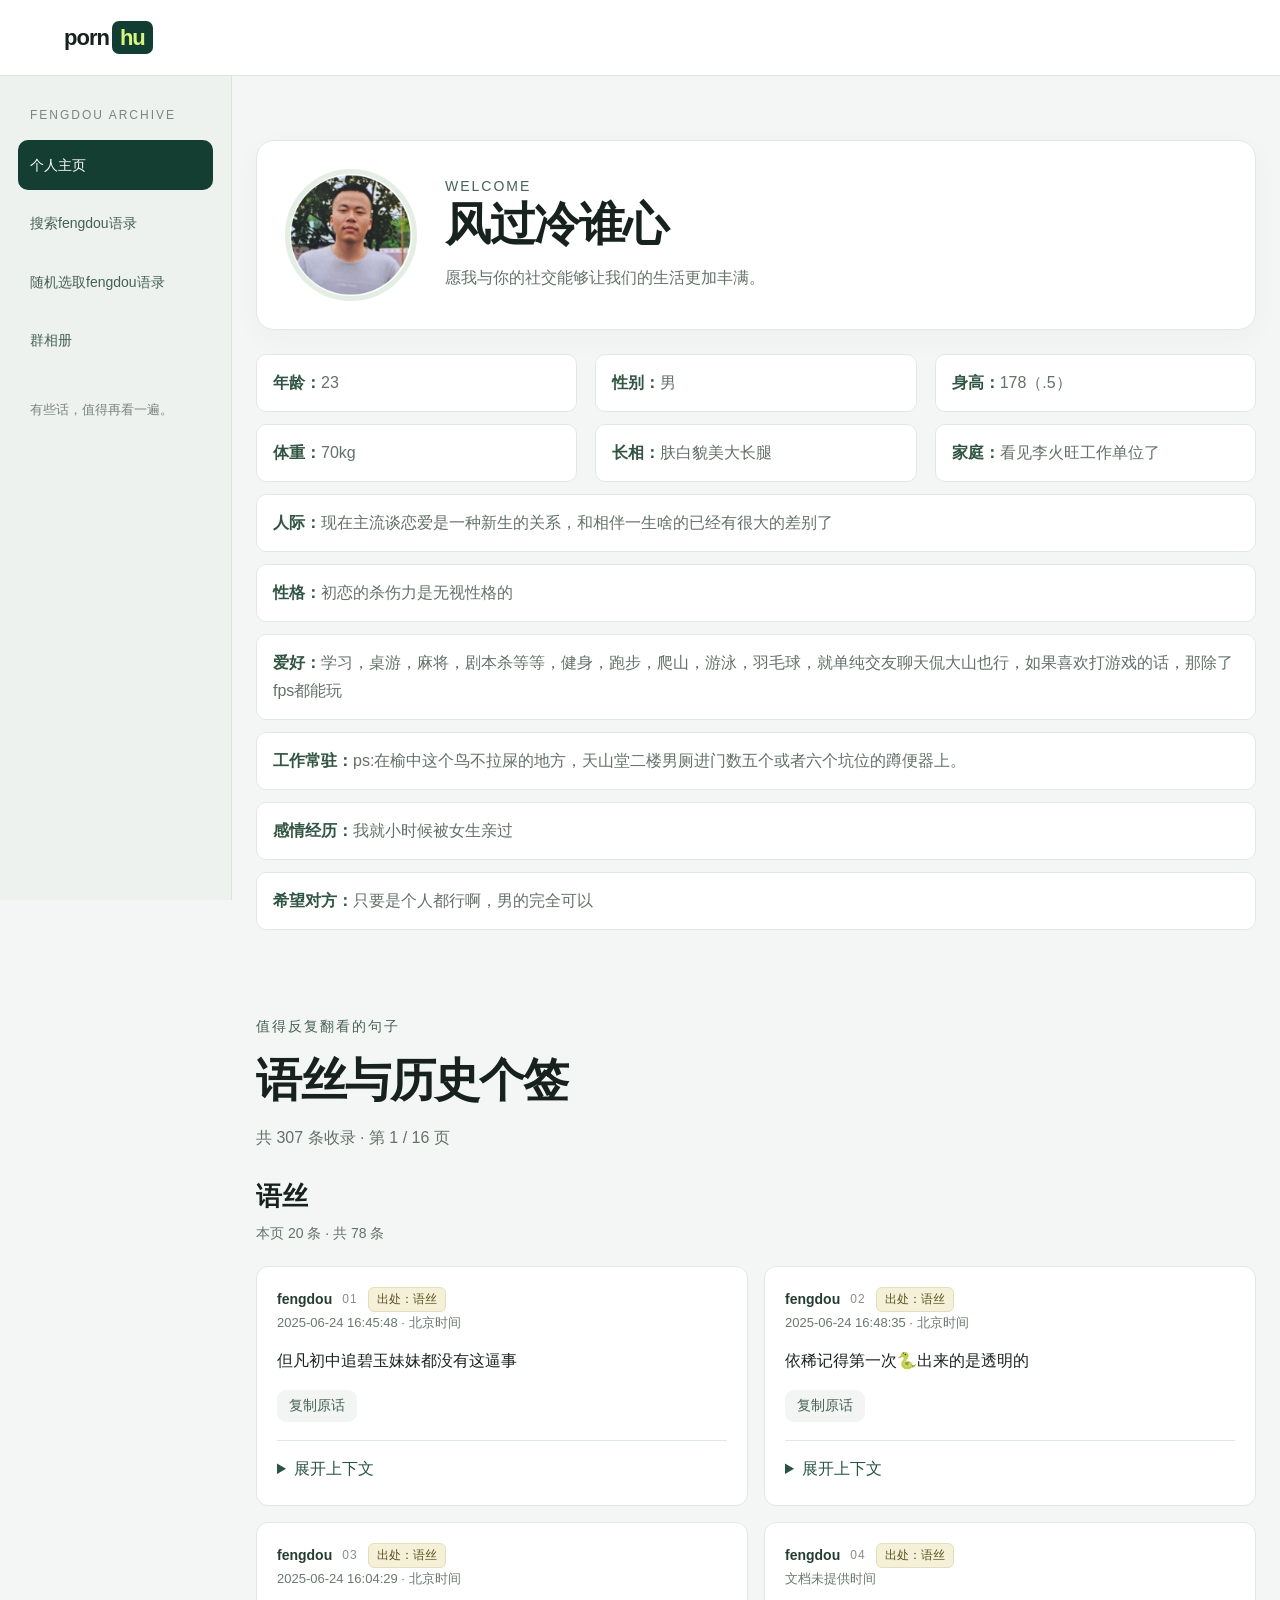
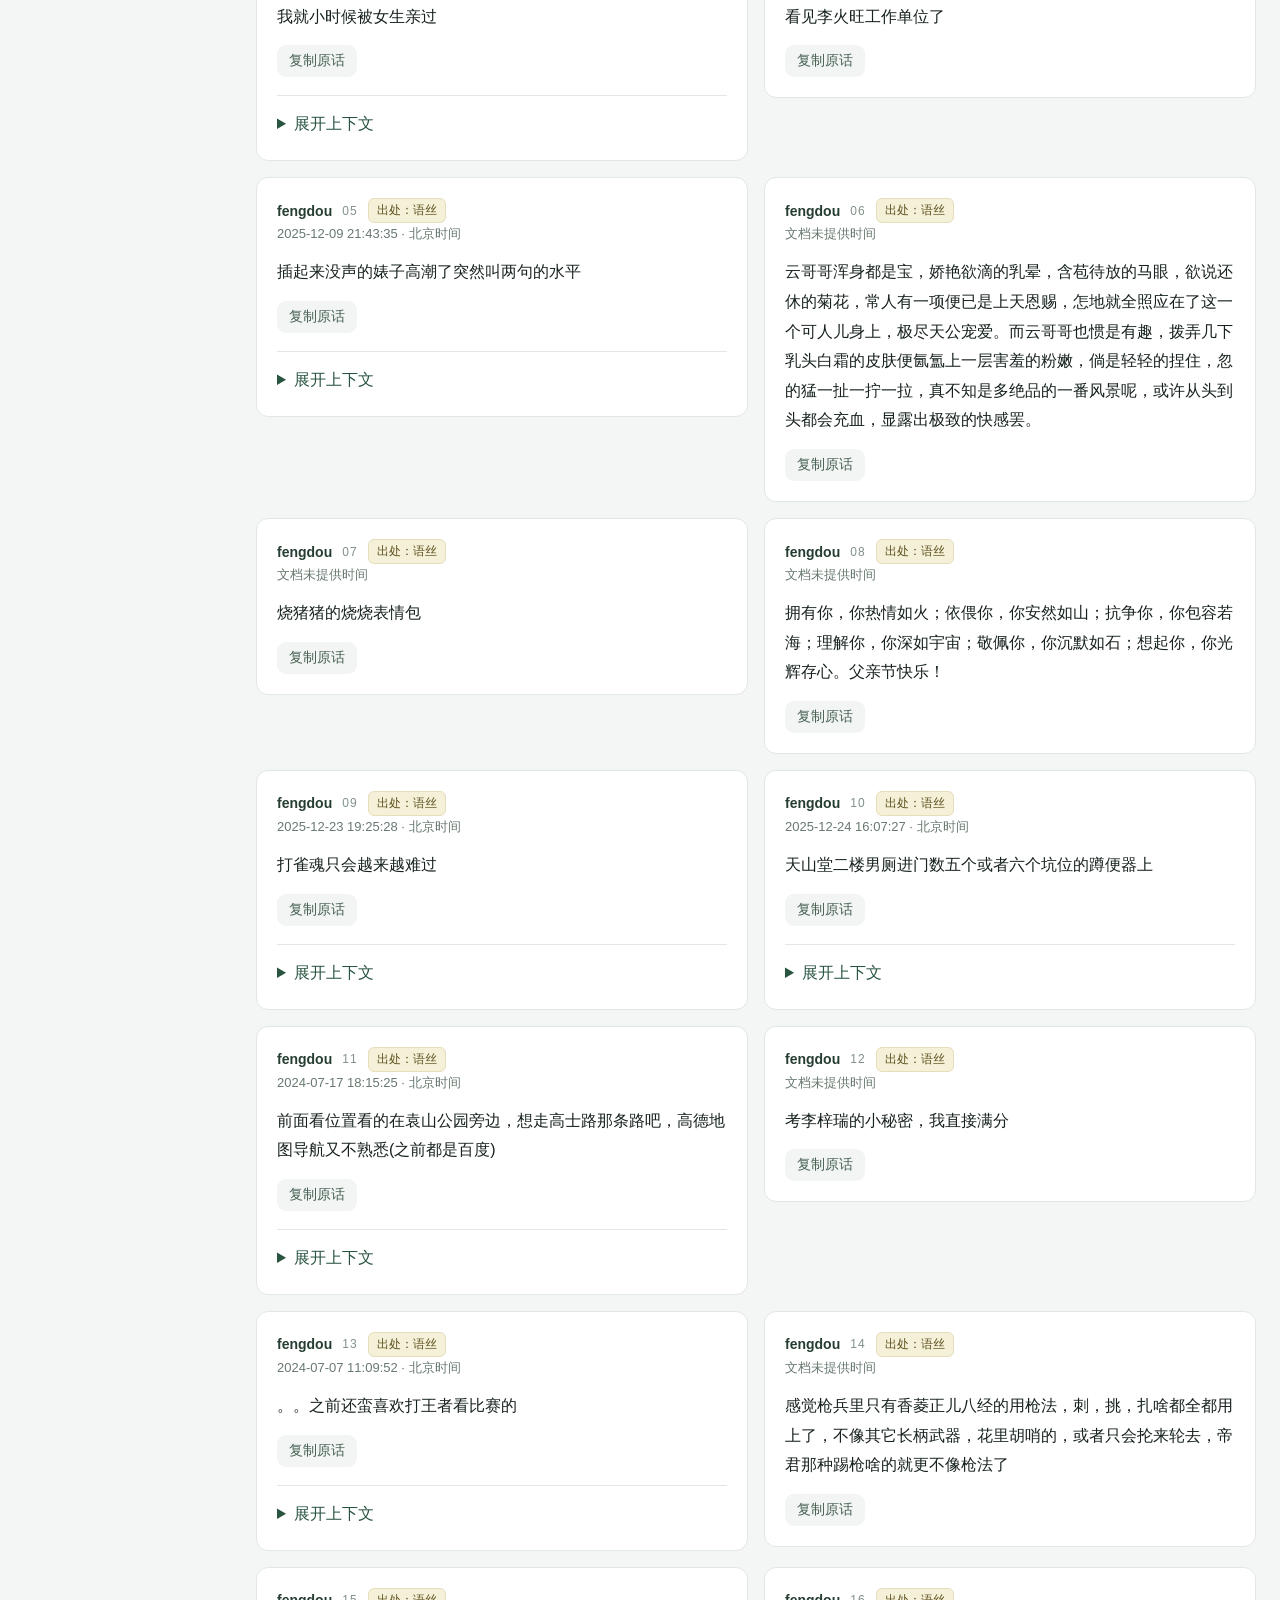
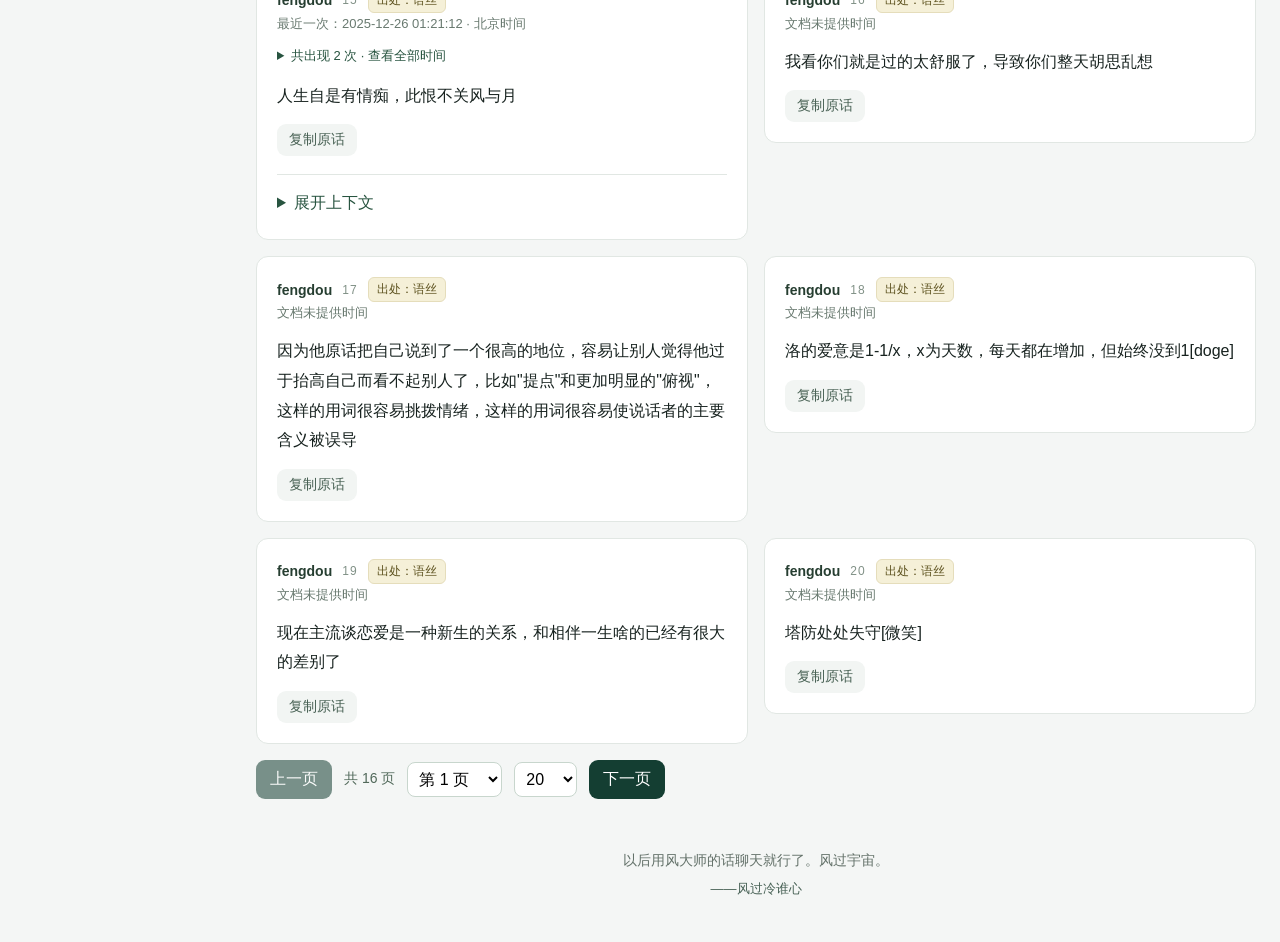
==== index.html @ aaadde71 "Initial commit" ====
<!doctype html>
<html lang="zh-CN">
<meta charset="utf-8">
<meta name="viewport" content="width=device-width, initial-scale=1">
<link rel="icon" type="image/png" sizes="32x32" href="favicon.png">
<title>个人主页 · fengdou 语录</title>
<style>
:root{font-family:Inter,-apple-system,BlinkMacSystemFont,"PingFang SC",sans-serif;color:#17221f;background:#f4f6f5;font-size:16px}*{box-sizing:border-box}body{margin:0}header{height:76px;border-bottom:1px solid #dce2de;display:flex;align-items:center;justify-content:space-between;padding:0 5vw;background:white;position:sticky;top:0;z-index:5}.brand{font-weight:800;font-size:22px;letter-spacing:-1px;text-decoration:none;color:inherit}.brand span{background:#123d32;color:#d5f580;padding:4px 8px;border-radius:7px;margin-left:3px}.settings{background:transparent;color:#244638;border:1px solid #d1ddd4;padding:9px 14px;font-size:14px}button{cursor:pointer;font:inherit;border:0;border-radius:9px;padding:12px 22px;background:#143e32;color:white}button:disabled{opacity:.55;cursor:wait}main{max-width:960px;margin:54px auto;padding:0 24px}.eyebrow{color:#476155;font-size:14px;letter-spacing:2px}h1{font-size:clamp(30px,5vw,46px);letter-spacing:-1.5px;margin:16px 0}p{line-height:1.7;color:#637169}.search{display:flex;padding:8px;background:white;border:1px solid #a9beb1;border-radius:14px;box-shadow:0 6px 24px #123d3208;gap:8px;margin-top:28px}.search input{flex:1;min-width:0;border:0;background:transparent;padding:12px;font-size:17px;color:#17221f}.search input:focus{outline:0}.search:focus-within{outline:2px solid #236d51;outline-offset:3px}.toolbar{display:flex;align-items:center;gap:12px;flex-wrap:wrap;margin:18px 0}.toolbar select{font:inherit;background:white;border:1px solid #c8d6cd;border-radius:8px;padding:8px;color:#294739}.toolbar small{color:#65746b;font-size:14px}.examples{display:flex;gap:10px;flex-wrap:wrap;margin:18px 0 32px}.examples button{background:#e7ede9;color:#3f594a;padding:8px 12px;font-size:14px}.results-head{display:flex;justify-content:space-between;gap:16px;padding:20px 0;border-top:1px solid #d7e0d9;font-size:14px;color:#657269}.card{background:white;border:1px solid #e1e7e3;border-radius:12px;padding:24px;margin:12px 0}.meta{display:flex;align-items:center;gap:10px;flex-wrap:wrap;color:#66776d;font-size:14px}.avatar{display:grid;place-items:center;width:34px;height:34px;background:#e5eddf;color:#39522b;border-radius:50%;font-weight:bold}.meta strong{color:#263e31}.quote{white-space:pre-wrap;overflow-wrap:anywhere;line-height:1.85;margin:18px 0 14px}.copy{color:#486154;background:#f2f5f3;padding:7px 12px;font-size:14px}.source{font-size:12px;color:#5c511e;background:#f5f0d8;border:1px solid #e5ddbb;border-radius:6px;padding:3px 8px}.timestamp,.context-note{font-size:13px;color:#68796f;line-height:1.7}.history{margin-top:8px}.history summary,.context>summary{cursor:pointer;color:#285440;line-height:2}.history ul{max-height:220px;overflow:auto;padding-left:22px;line-height:1.9}.context{margin-top:18px;border-top:1px solid #e1e7e3;padding-top:12px}.context-list{max-height:520px;overflow:auto;margin-top:12px}.context-message{padding:14px;border-left:3px solid transparent;background:#f6f8f6;margin:6px 0;border-radius:6px}.context-message.focus{border-left-color:#245b3e;background:#e8f2e9}.context-meta{font-size:13px;color:#536a5b;display:flex;gap:10px;flex-wrap:wrap}.context-body{white-space:pre-wrap;overflow-wrap:anywhere;line-height:1.75;margin-top:8px}.empty{padding:52px 20px;text-align:center;border:1px dashed #bdccc2;border-radius:12px;color:#65756b;line-height:1.8}.error{color:#a3372d}.pagination{display:flex;align-items:center;gap:12px;flex-wrap:wrap;margin:16px 0}.pagination[hidden]{display:none}.pagination button{padding:9px 14px}.pagination span{font-size:14px;color:#51695a}.pagination select{font:inherit;padding:7px;border:1px solid #c8d6cd;border-radius:8px;background:white}.sidebar{position:fixed;top:76px;bottom:0;left:0;width:232px;padding:32px 18px;background:#edf2ee;border-right:1px solid #dce2de}.sidebar-title{font-size:12px;letter-spacing:2px;color:#79877d;padding:0 12px;margin-bottom:18px}.sidebar a{display:block;padding:14px 12px;border-radius:10px;color:#456052;text-decoration:none;font-size:14px;line-height:1.6;margin-bottom:8px}.sidebar a[aria-current=page]{background:#143e32;color:white}.sidebar small{display:block;margin-top:32px;padding:0 12px;line-height:1.8;color:#7a867f}.workspace{margin-left:232px}.collection-links{display:flex;gap:12px;flex-wrap:wrap;margin:26px 0}.collection-links a{color:#285440;background:#e7ede9;padding:10px 16px;border-radius:9px;text-decoration:none}.collection-section{margin:44px 0}.collection-section h2{font-size:26px;font-weight:650;margin:0 0 8px}.collection-section>p{font-size:14px;margin:0 0 20px}.collection-grid{display:grid;grid-template-columns:repeat(2,minmax(0,1fr));gap:14px;align-items:start}.collection-grid .card{margin:0;padding:20px}.collection-grid .quote{margin-top:12px;font-size:16px}.collection-number{font-size:12px;letter-spacing:1px;color:#819187}.collection-grid .avatar{display:none}.album-main{max-width:none;margin:54px 4vw 54px calc(232px + 4vw);padding:0}.album-grid{display:grid;grid-template-columns:repeat(auto-fill,minmax(200px,1fr));gap:16px}.album-tile{padding:0;overflow:hidden;background:white;color:#244638;border:1px solid #dae3dc;border-radius:12px;text-align:left}.album-tile img,.album-tile video{display:block;width:100%;height:210px;object-fit:cover;background:#e6ebe7}.album-caption{display:block;padding:12px;font-size:14px;overflow-wrap:anywhere}.album-dialog{width:min(1120px,96vw);padding:20px}.album-dialog h2{font-size:20px}#album-stage{display:flex;justify-content:center;align-items:center;min-height:180px;margin:18px 0;background:#10271f;border-radius:8px}#album-stage img,#album-stage video{display:block;max-width:100%;max-height:70vh;object-fit:contain}.album-controls{display:flex;align-items:center;justify-content:center;gap:14px;flex-wrap:wrap}.album-controls a{color:#285440}.notice{background:#e8efe6;border-radius:10px;padding:12px 16px;color:#3d563d;font-size:14px;line-height:1.7;margin-bottom:24px}.dialog{width:min(540px,calc(100% - 32px));max-height:90vh;overflow:auto;border:1px solid #c6d5cb;border-radius:18px;padding:30px;color:#17221f;box-shadow:0 24px 100px #0003}.dialog::backdrop{background:#14281fcc;backdrop-filter:blur(4px)}.dialog h2{margin:0;font-size:24px}.dialog-head{display:flex;align-items:center;justify-content:space-between;gap:12px}.close{background:#edf2ee;color:#365344;padding:6px 12px}.dialog label{display:block;margin:20px 0 8px;font-size:14px;font-weight:600}.dialog input,.dialog select{width:100%;border:1px solid #bfcec5;background:#f8faf8;border-radius:8px;padding:12px;font-size:16px}.actions{display:flex;gap:10px;flex-wrap:wrap;margin-top:20px}.secondary{background:#e8eeea;color:#2b4a37}.hint{font-size:13px;line-height:1.7;color:#617167}.dialog-status{font-size:14px;min-height:22px;line-height:1.6;margin-top:16px}@media(max-width:1050px){.sidebar{width:200px}.workspace{margin-left:200px}.collection-grid{grid-template-columns:1fr}.album-main{margin-left:calc(200px + 4vw)}}@media(max-width:760px){header{padding:0 24px}.sidebar{position:static;width:auto;display:flex;gap:8px;padding:12px 18px;border-right:0;border-bottom:1px solid #dce2de}.sidebar-title,.sidebar small{display:none}.sidebar nav{display:flex;gap:8px;width:100%;flex-wrap:wrap}.sidebar a{flex:1;min-width:100px;margin:0;padding:10px;text-align:center}.workspace{margin-left:0}main{margin-top:32px}.collection-grid{grid-template-columns:1fr}.album-main{margin:32px 20px}.album-grid{grid-template-columns:repeat(2,minmax(0,1fr));gap:10px}.album-tile img,.album-tile video{height:170px}}[hidden]{display:none!important}
 .search-actions{display:flex;justify-content:flex-end;margin-bottom:12px}.site-footer{padding:34px 24px 42px;text-align:center;color:#637169;line-height:1.8}.site-footer p{margin:0;font-size:14px}.site-footer cite{display:block;margin-top:4px;color:#476155;font-size:13px;font-style:normal}
.profile-main{max-width:1040px}.profile-hero{display:flex;align-items:center;gap:28px;padding:28px;background:white;border:1px solid #dfe8e1;border-radius:18px;box-shadow:0 8px 30px #123d3208}.profile-avatar{width:132px;height:132px;object-fit:cover;border-radius:50%;border:5px solid #e4eee5;flex:none}.profile-hero h1{margin:0 0 8px}.profile-hero p{margin:0}.profile-intro{display:grid;grid-template-columns:repeat(2,minmax(0,1fr));gap:12px 18px;margin:24px 0}.profile-item{margin:0;padding:14px 16px;background:white;border:1px solid #e1e8e2;border-radius:10px;line-height:1.75}.profile-item strong{color:#315542}.profile-item.wide{grid-column:1/-1}.home-quotes{margin-top:42px}.home-quotes-head{display:flex;align-items:center;justify-content:space-between;gap:16px;flex-wrap:wrap}.home-quotes-head h2{margin:0;font-size:26px}.home-quotes-grid{display:grid;grid-template-columns:repeat(2,minmax(0,1fr));gap:14px;margin-top:16px}.home-quotes-grid .card{margin:0;padding:20px}.home-quotes-grid .quote{margin-top:12px;font-size:16px}@media(max-width:760px){.profile-hero{align-items:flex-start;flex-direction:column}.profile-avatar{width:104px;height:104px}.profile-intro,.home-quotes-grid{grid-template-columns:1fr}.profile-item.wide{grid-column:auto}}
.profile-main{max-width:1040px;margin:54px 4vw 54px calc(232px + 4vw)}
@media(max-width:760px){.profile-main{margin:32px 20px}}
.home-quotes{display:none}.profile-main{padding:0 24px}.home-collections-view{margin-top:24px}.home-collections-view h2{margin-top:0}.random-main{max-width:1040px}.random-quotes-grid{display:grid;grid-template-columns:repeat(2,minmax(0,1fr));gap:14px;margin-top:16px}.random-quotes-grid .card{margin:0;padding:20px}.random-quotes-grid .quote{margin-top:12px;font-size:16px}.random-actions{display:flex;justify-content:flex-end;margin:22px 0 8px}@media(max-width:760px){.random-quotes-grid{grid-template-columns:1fr}}
/* Shared page layout: every view uses the same content column and footer. */
.workspace{min-height:calc(100vh - 76px);display:flex;flex-direction:column}
.workspace>main{width:min(calc(100% - 48px),1440px);max-width:none;margin:clamp(32px,5vw,68px) auto;padding:0;position:relative}
.workspace>#home-collections{width:min(calc(100% - 48px),1440px);max-width:none;margin:0 auto;padding:0;position:relative}
.workspace>main[hidden]{display:none}
.workspace>.site-footer{width:100%;margin-top:auto}
.search-actions{position:absolute;top:0;right:0;margin:0;z-index:1}
.page-intro{margin-bottom:28px}
.page-intro .eyebrow{margin:0 0 14px}
.page-intro h1{margin:0}
.page-intro>p{margin:12px 0 0;max-width:62ch}
#results,.collection-grid,.random-quotes-grid{display:grid;grid-template-columns:repeat(auto-fit,minmax(min(100%,360px),1fr));gap:16px;align-items:start}
#results>.card,.collection-grid>.card,.random-quotes-grid>.card{margin:0}
.collection-section{margin:40px 0 0}
.collection-section:first-child{margin-top:0}
.collection-section h2{margin:0 0 8px}
.album-grid{grid-template-columns:repeat(auto-fit,minmax(min(100%,240px),1fr))}
.album-main{max-width:none;margin-left:auto;margin-right:auto}
.profile-main{max-width:none}
.profile-intro{grid-template-columns:repeat(auto-fit,minmax(min(100%,300px),1fr))}
.profile-item.wide{grid-column:1/-1}
.home-collections-view{margin-top:0}
.random-main{max-width:none}
.random-actions{justify-content:flex-end}
@media(min-width:1800px){#results,.collection-grid,.random-quotes-grid{grid-template-columns:repeat(4,minmax(0,1fr))}}
@media(max-width:760px){
  .workspace>main{width:calc(100% - 40px);margin-top:32px;margin-bottom:32px}
  .workspace>#home-collections{width:calc(100% - 40px);margin-top:0;margin-bottom:32px}
  .search-actions{position:absolute;top:0;right:0;margin:0}
  .search-actions button{width:auto}
  .sidebar nav{display:grid;grid-template-columns:repeat(2,minmax(0,1fr));gap:8px}
  .sidebar a{min-width:0;margin:0}
  .page-intro{margin-bottom:24px}
  .page-intro h1{font-size:clamp(30px,10vw,42px)}
  .profile-intro{grid-template-columns:1fr}
  .profile-item.wide{grid-column:auto}
  .album-grid{grid-template-columns:repeat(2,minmax(0,1fr));gap:10px}
  .album-tile img,.album-tile video{height:170px}
}
</style>
<header><a class="brand" href="/" aria-label="返回首页">porn<span>hu</span></a></header>
<aside class="sidebar"><div class="sidebar-title">FENGDOU ARCHIVE</div><nav aria-label="页面导航"><a href="/" id="nav-home">个人主页</a><a href="#search" id="nav-search">搜索fengdou语录</a><a href="#random" id="nav-random">随机选取fengdou语录</a><a href="#album" id="nav-album">群相册</a></nav><small>有些话，值得再看一遍。</small></aside>
 <div class="workspace"><main id="home-view" class="profile-main"><div class="profile-hero"><img class="profile-avatar" src="avatar.png" alt="个人头像"><div><div class="eyebrow">WELCOME</div><h1>风过冷谁心</h1><p>愿我与你的社交能够让我们的生活更加丰满。</p></div></div><section class="profile-intro" aria-label="自我介绍"><p class="profile-item"><strong>年龄：</strong>23</p><p class="profile-item"><strong>性别：</strong>男</p><p class="profile-item"><strong>身高：</strong>178（.5）</p><p class="profile-item"><strong>体重：</strong>70kg</p><p class="profile-item"><strong>长相：</strong>肤白貌美大长腿</p><p class="profile-item"><strong>家庭：</strong>看见李火旺工作单位了</p><p class="profile-item wide"><strong>人际：</strong>现在主流谈恋爱是一种新生的关系，和相伴一生啥的已经有很大的差别了</p><p class="profile-item wide"><strong>性格：</strong>初恋的杀伤力是无视性格的</p><p class="profile-item wide"><strong>爱好：</strong>学习，桌游，麻将，剧本杀等等，健身，跑步，爬山，游泳，羽毛球，就单纯交友聊天侃大山也行，如果喜欢打游戏的话，那除了fps都能玩</p><p class="profile-item wide"><strong>工作常驻：</strong>ps:在榆中这个鸟不拉屎的地方，天山堂二楼男厕进门数五个或者六个坑位的蹲便器上。</p><p class="profile-item wide"><strong>感情经历：</strong>我就小时候被女生亲过</p><p class="profile-item wide"><strong>希望对方：</strong>只要是个人都行啊，男的完全可以</p></section></main><main id="search-view" hidden><div class="search-actions"><button class="settings" id="settings" type="button">API 设置</button></div><div class="page-intro"><div class="eyebrow">那些说过的话，都有迹可循</div><h1>搜索 fengdou 历史发言</h1><p>记不住原话？说说你想找的话题。</p></div><form class="search" id="form"><input id="query" aria-label="想找的发言" maxlength="300" required autocomplete="off"><button id="submit">搜索发言</button></form><div class="toolbar"><label for="mode">搜索方式</label><select id="mode"><option value="keyword">关键词搜索</option><option value="semantic">按意思搜索</option></select><label for="sort-order">排序</label><select id="sort-order"><option value="abstract">抽象优先</option><option value="relevance">相关度优先</option></select><small id="mode-hint">在浏览器中匹配字词</small></div><div class="examples"><button type="button">抽象发言</button><button type="button">关于爱情</button><button type="button">很有道理但没用</button></div><p class="notice" id="notice">关键词搜索无需配置；按意思搜索需要配置 API Base URL、API Key 和模型。</p><div class="results-head"><span id="status">正在读取语料…</span><span id="count"></span></div><div id="results"></div><div class="pagination" hidden><button class="prev">上一页</button><span class="page-info"></span><select class="page-select" aria-label="选择页码"></select><select class="page-size" aria-label="每页数量"><option>20</option><option>50</option><option>100</option></select><button class="next">下一页</button></div></main><main id="collection-view" hidden><div class="page-intro"><div class="eyebrow">值得反复翻看的句子</div><h1>语丝与历史个签</h1><p id="collection-status">正在读取精选语录…</p></div><div class="collection-links" id="collection-links"></div><div id="collection-content"></div></main><main id="album-view" class="album-main" hidden><div class="page-intro"><div class="eyebrow">群里的那些瞬间</div><h1>群相册</h1><p>照片与视频，按原文件夹分组。点击图片看大图，点击视频打开播放器。</p></div><div class="toolbar"><label for="album-group">相册分组</label><select id="album-group"><option value="">全部相册</option></select></div><p id="album-status">正在读取群相册…</p><div id="album-grid" class="album-grid"></div></main><footer class="site-footer" aria-label="寄语" hidden><p>以后用风大师的话聊天就行了。风过宇宙。</p><cite>——风过冷谁心</cite></footer></div>
<dialog id="album-dialog" class="dialog album-dialog"><div class="dialog-head"><h2 id="album-title">群相册</h2><button class="close" id="album-close" type="button">×</button></div><div id="album-stage"></div><div class="album-controls"><button id="album-prev" type="button">上一张</button><span id="album-position"></span><button id="album-next" type="button">下一张</button><a id="album-original" target="_blank" rel="noopener">打开原文件</a></div></dialog>
<dialog id="config-dialog" class="dialog"><form id="config-form"><div class="dialog-head"><h2>API 设置</h2><button class="close" type="button" id="close-settings">&#215;</button></div><p class="hint">默认使用网站的 Serverless API。点击“编辑自定义 API”后填写 Base URL 和 API Key 会切换到自定义 API；自定义模式下可使用“使用默认配置”恢复默认。</p><div id="custom-api-fields" hidden><label for="api-base">API Base URL</label><input id="api-base" type="url" placeholder="https://example.com/v1"><label for="api-key">API Key</label><input id="api-key" type="password" placeholder="sk-..." autocomplete="off"></div><label for="model">聊天模型</label><select id="model" aria-label="选择聊天模型"><option value="">请先读取模型列表</option></select><div class="hint">点击“读取模型”后从下拉框选择模型。</div><div class="actions"><button type="button" class="secondary" id="load-models">读取模型</button><button type="button" class="secondary" id="test">测试连接</button><button type="button" class="secondary" id="edit-custom">编辑自定义 API</button><button type="button" class="secondary" id="use-default" hidden>使用默认配置</button><button id="save">保存配置</button></div><div id="config-status" class="dialog-status" role="status" aria-live="polite"></div></form></dialog>
<script defer src="app.js?v=20260919-pages-api-settings"></script><script defer src="album.js"></script>
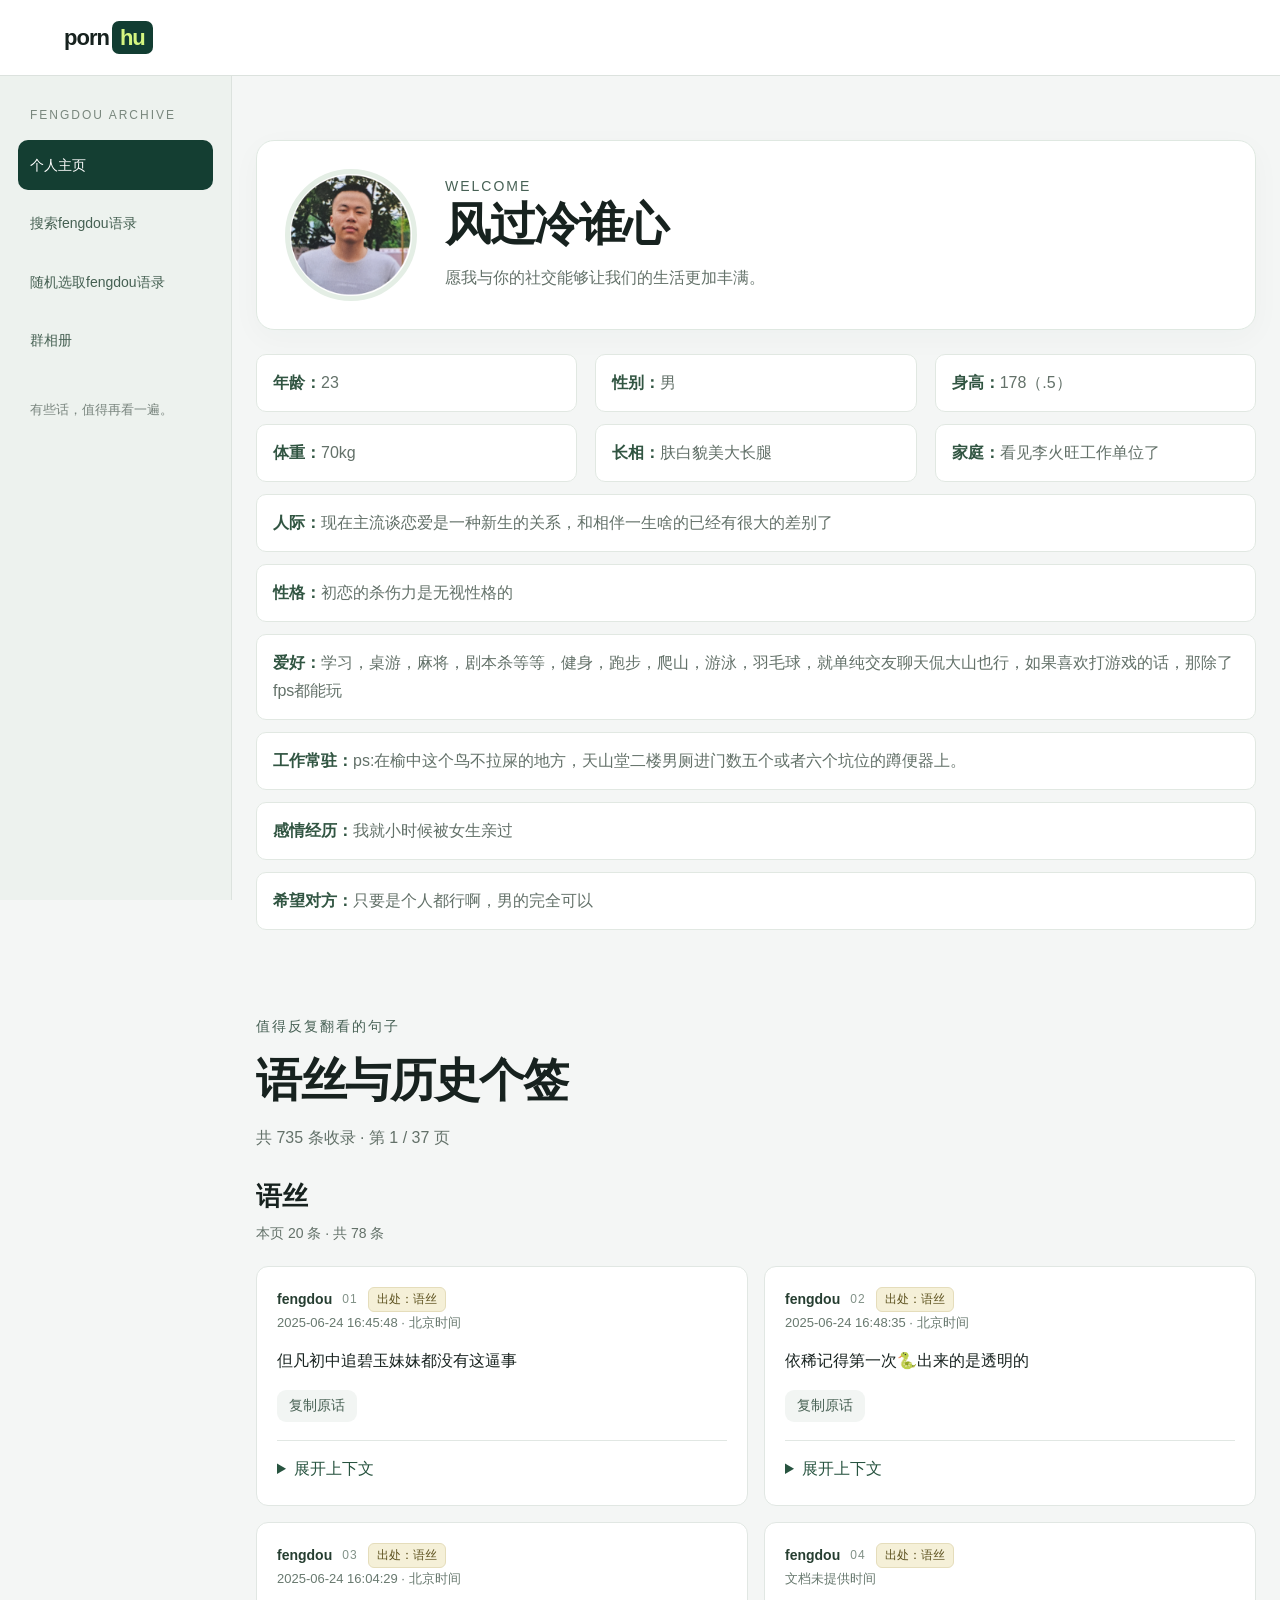
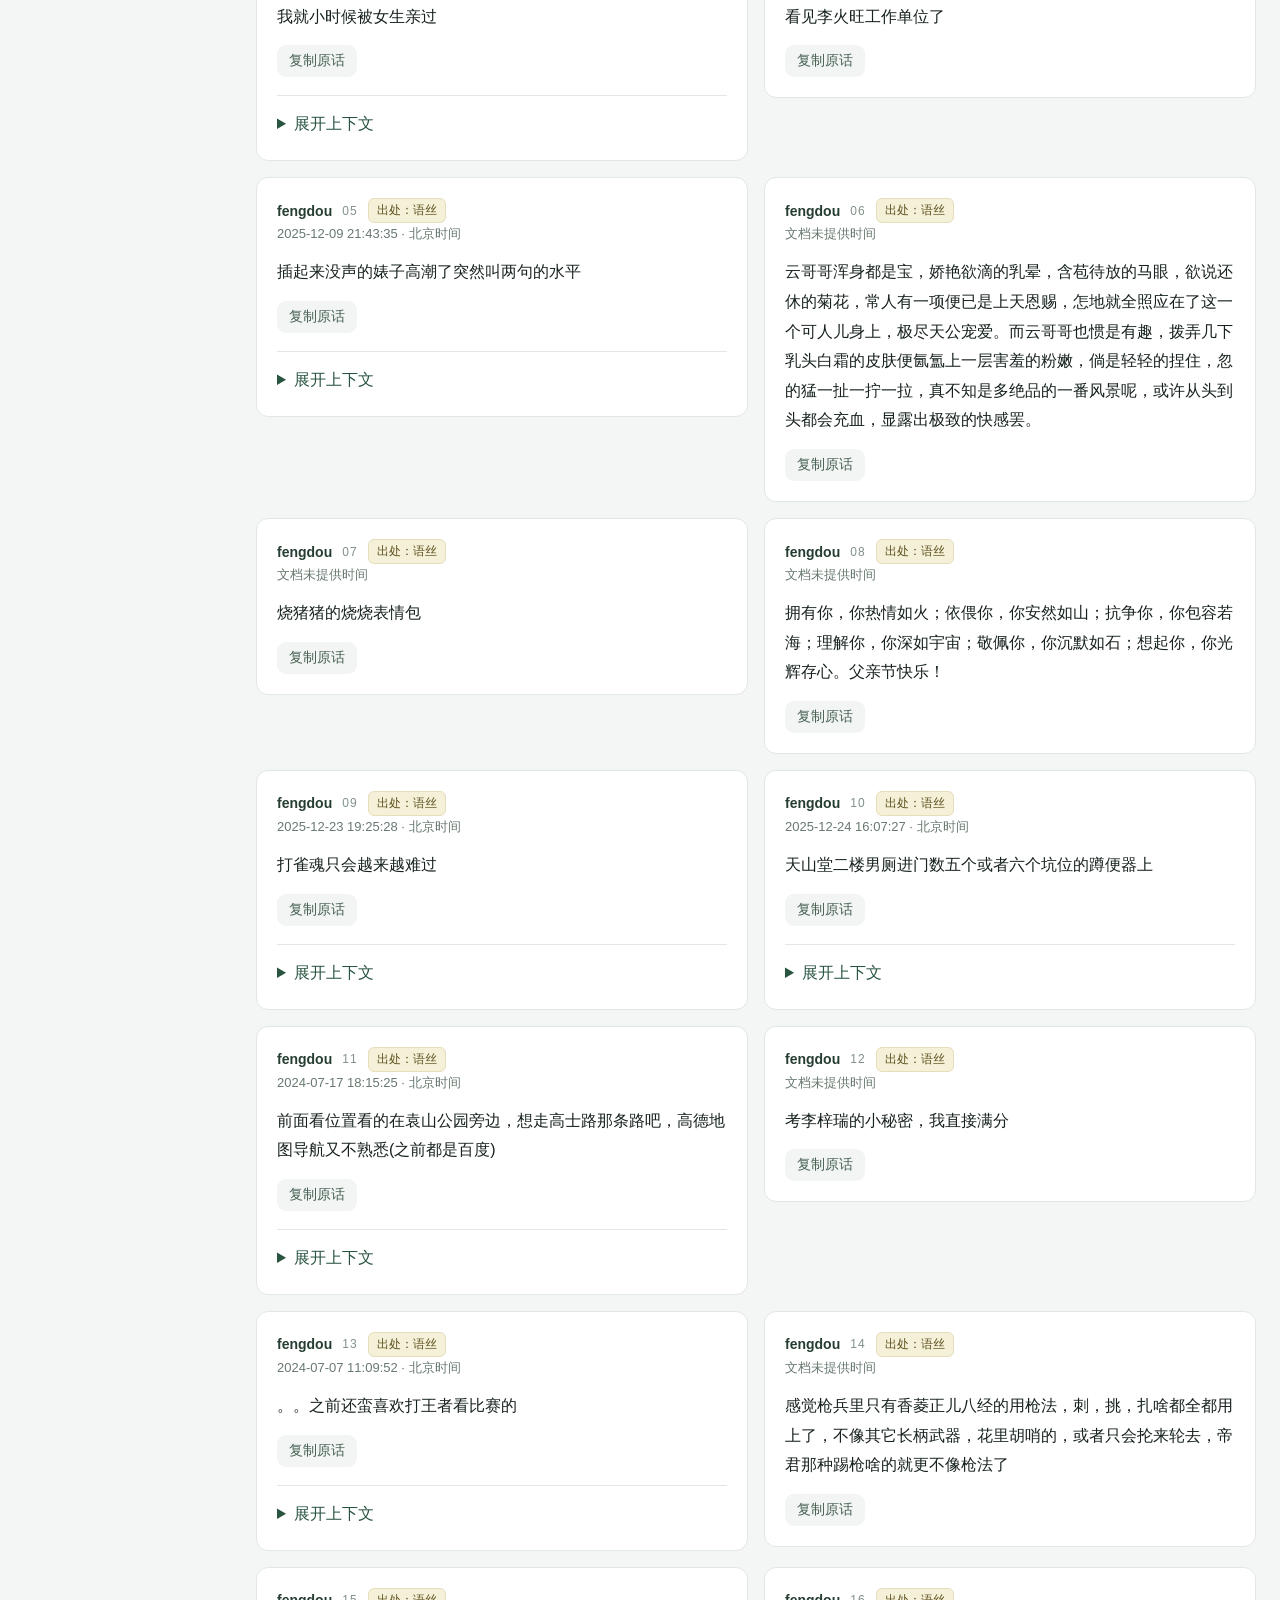
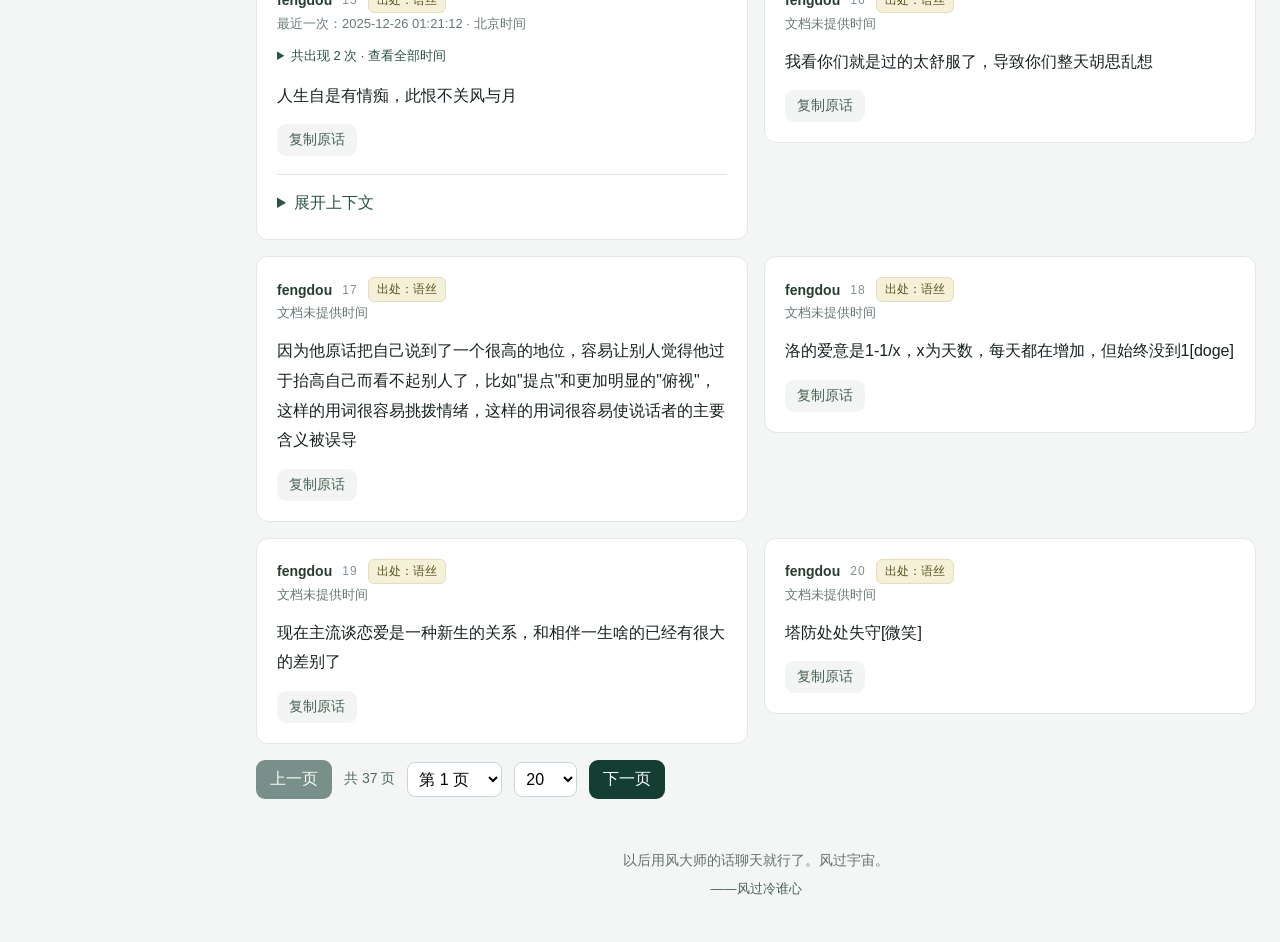
==== commit 89872490: "Merge new quote corpora" ====
--- a/index.html
+++ b/index.html
@@ -56,4 +56,4 @@
  <div class="workspace"><main id="home-view" class="profile-main"><div class="profile-hero"><img class="profile-avatar" src="avatar.png" alt="个人头像"><div><div class="eyebrow">WELCOME</div><h1>风过冷谁心</h1><p>愿我与你的社交能够让我们的生活更加丰满。</p></div></div><section class="profile-intro" aria-label="自我介绍"><p class="profile-item"><strong>年龄：</strong>23</p><p class="profile-item"><strong>性别：</strong>男</p><p class="profile-item"><strong>身高：</strong>178（.5）</p><p class="profile-item"><strong>体重：</strong>70kg</p><p class="profile-item"><strong>长相：</strong>肤白貌美大长腿</p><p class="profile-item"><strong>家庭：</strong>看见李火旺工作单位了</p><p class="profile-item wide"><strong>人际：</strong>现在主流谈恋爱是一种新生的关系，和相伴一生啥的已经有很大的差别了</p><p class="profile-item wide"><strong>性格：</strong>初恋的杀伤力是无视性格的</p><p class="profile-item wide"><strong>爱好：</strong>学习，桌游，麻将，剧本杀等等，健身，跑步，爬山，游泳，羽毛球，就单纯交友聊天侃大山也行，如果喜欢打游戏的话，那除了fps都能玩</p><p class="profile-item wide"><strong>工作常驻：</strong>ps:在榆中这个鸟不拉屎的地方，天山堂二楼男厕进门数五个或者六个坑位的蹲便器上。</p><p class="profile-item wide"><strong>感情经历：</strong>我就小时候被女生亲过</p><p class="profile-item wide"><strong>希望对方：</strong>只要是个人都行啊，男的完全可以</p></section></main><main id="search-view" hidden><div class="search-actions"><button class="settings" id="settings" type="button">API 设置</button></div><div class="page-intro"><div class="eyebrow">那些说过的话，都有迹可循</div><h1>搜索 fengdou 历史发言</h1><p>记不住原话？说说你想找的话题。</p></div><form class="search" id="form"><input id="query" aria-label="想找的发言" maxlength="300" required autocomplete="off"><button id="submit">搜索发言</button></form><div class="toolbar"><label for="mode">搜索方式</label><select id="mode"><option value="keyword">关键词搜索</option><option value="semantic">按意思搜索</option></select><label for="sort-order">排序</label><select id="sort-order"><option value="abstract">抽象优先</option><option value="relevance">相关度优先</option></select><small id="mode-hint">在浏览器中匹配字词</small></div><div class="examples"><button type="button">抽象发言</button><button type="button">关于爱情</button><button type="button">很有道理但没用</button></div><p class="notice" id="notice">关键词搜索无需配置；按意思搜索需要配置 API Base URL、API Key 和模型。</p><div class="results-head"><span id="status">正在读取语料…</span><span id="count"></span></div><div id="results"></div><div class="pagination" hidden><button class="prev">上一页</button><span class="page-info"></span><select class="page-select" aria-label="选择页码"></select><select class="page-size" aria-label="每页数量"><option>20</option><option>50</option><option>100</option></select><button class="next">下一页</button></div></main><main id="collection-view" hidden><div class="page-intro"><div class="eyebrow">值得反复翻看的句子</div><h1>语丝与历史个签</h1><p id="collection-status">正在读取精选语录…</p></div><div class="collection-links" id="collection-links"></div><div id="collection-content"></div></main><main id="album-view" class="album-main" hidden><div class="page-intro"><div class="eyebrow">群里的那些瞬间</div><h1>群相册</h1><p>照片与视频，按原文件夹分组。点击图片看大图，点击视频打开播放器。</p></div><div class="toolbar"><label for="album-group">相册分组</label><select id="album-group"><option value="">全部相册</option></select></div><p id="album-status">正在读取群相册…</p><div id="album-grid" class="album-grid"></div></main><footer class="site-footer" aria-label="寄语" hidden><p>以后用风大师的话聊天就行了。风过宇宙。</p><cite>——风过冷谁心</cite></footer></div>
 <dialog id="album-dialog" class="dialog album-dialog"><div class="dialog-head"><h2 id="album-title">群相册</h2><button class="close" id="album-close" type="button">×</button></div><div id="album-stage"></div><div class="album-controls"><button id="album-prev" type="button">上一张</button><span id="album-position"></span><button id="album-next" type="button">下一张</button><a id="album-original" target="_blank" rel="noopener">打开原文件</a></div></dialog>
 <dialog id="config-dialog" class="dialog"><form id="config-form"><div class="dialog-head"><h2>API 设置</h2><button class="close" type="button" id="close-settings">&#215;</button></div><p class="hint">默认使用网站的 Serverless API。点击“编辑自定义 API”后填写 Base URL 和 API Key 会切换到自定义 API；自定义模式下可使用“使用默认配置”恢复默认。</p><div id="custom-api-fields" hidden><label for="api-base">API Base URL</label><input id="api-base" type="url" placeholder="https://example.com/v1"><label for="api-key">API Key</label><input id="api-key" type="password" placeholder="sk-..." autocomplete="off"></div><label for="model">聊天模型</label><select id="model" aria-label="选择聊天模型"><option value="">请先读取模型列表</option></select><div class="hint">点击“读取模型”后从下拉框选择模型。</div><div class="actions"><button type="button" class="secondary" id="load-models">读取模型</button><button type="button" class="secondary" id="test">测试连接</button><button type="button" class="secondary" id="edit-custom">编辑自定义 API</button><button type="button" class="secondary" id="use-default" hidden>使用默认配置</button><button id="save">保存配置</button></div><div id="config-status" class="dialog-status" role="status" aria-live="polite"></div></form></dialog>
-<script defer src="app.js?v=20260919-pages-api-settings"></script><script defer src="album.js"></script>
+<script defer src="app.js?v=20260919-merged-corpus"></script><script defer src="album.js"></script>
